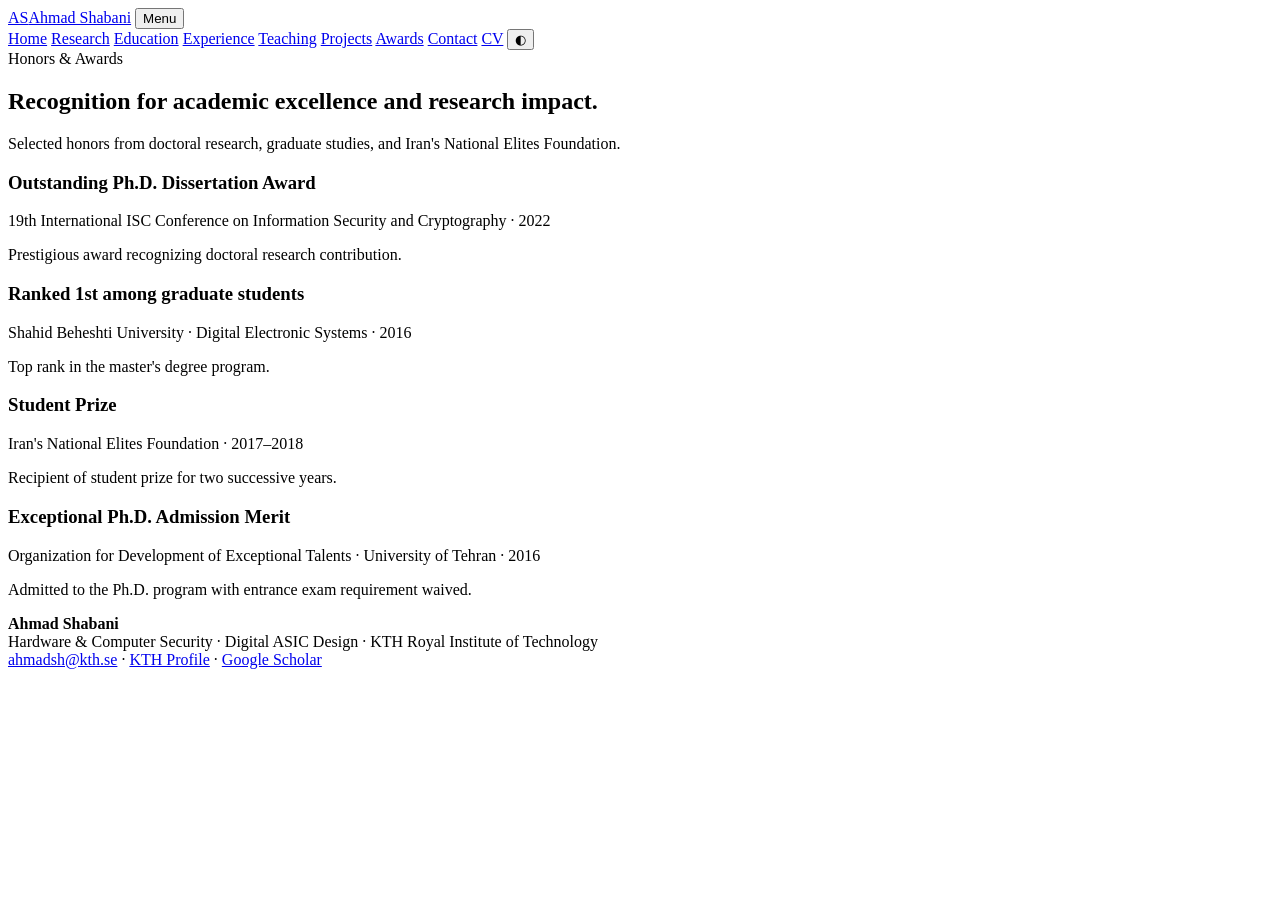
==== awards.html @ 525f905a "Add files via upload" ====
<!doctype html><html lang="en"><head><meta charset="utf-8"><meta name="viewport" content="width=device-width, initial-scale=1"><title>Awards | Ahmad Shabani</title><link rel="stylesheet" href="assets/css/style.css"></head><body><header class="topbar">
  <div class="container nav">
    <a class="brand" href="index.html"><span class="logo">AS</span><span>Ahmad Shabani</span></a>
    <button class="mobile-menu" data-nav-toggle>Menu</button>
    <nav class="nav-links">
      <a href="index.html">Home</a>
      <a href="research.html">Research</a>
      <a href="education.html">Education</a>
      <a href="experience.html">Experience</a>
      <a href="teaching.html">Teaching</a>
      <a href="projects.html">Projects</a>
      <a href="awards.html">Awards</a>
      <a href="contact.html">Contact</a>
      <a class="btn gold" href="files/Ahmad_Shabani_CV.pdf" target="_blank">CV</a>
      <button type="button" data-theme-toggle>◐</button>
    </nav>
  </div>
</header>
<main><section class="page-hero"><div class="container"><div class="eyebrow">Honors & Awards</div><h1>Recognition for academic excellence and research impact.</h1><p>Selected honors from doctoral research, graduate studies, and Iran's National Elites Foundation.</p></div></section>
<section class="section"><div class="container grid two">
<article class="card accent"><h3>Outstanding Ph.D. Dissertation Award</h3><div class="meta">19th International ISC Conference on Information Security and Cryptography · 2022</div><p>Prestigious award recognizing doctoral research contribution.</p></article>
<article class="card purple"><h3>Ranked 1st among graduate students</h3><div class="meta">Shahid Beheshti University · Digital Electronic Systems · 2016</div><p>Top rank in the master's degree program.</p></article>
<article class="card cyan"><h3>Student Prize</h3><div class="meta">Iran's National Elites Foundation · 2017–2018</div><p>Recipient of student prize for two successive years.</p></article>
<article class="card"><h3>Exceptional Ph.D. Admission Merit</h3><div class="meta">Organization for Development of Exceptional Talents · University of Tehran · 2016</div><p>Admitted to the Ph.D. program with entrance exam requirement waived.</p></article>
</div></section></main><footer class="footer">
  <div class="container footer-grid">
    <div>
      <strong>Ahmad Shabani</strong>
      <div class="muted">Hardware & Computer Security · Digital ASIC Design · KTH Royal Institute of Technology</div>
    </div>
    <div>
      <a href="mailto:ahmadsh@kth.se">ahmadsh@kth.se</a> ·
      <a href="https://kth.se/profile/ahmadsh" target="_blank">KTH Profile</a> ·
      <a href="https://scholar.google.com/citations?user=iU2Rx7UAAAAJ" target="_blank">Google Scholar</a>
    </div>
  </div>
</footer>
<script src="assets/js/main.js"></script></body></html>
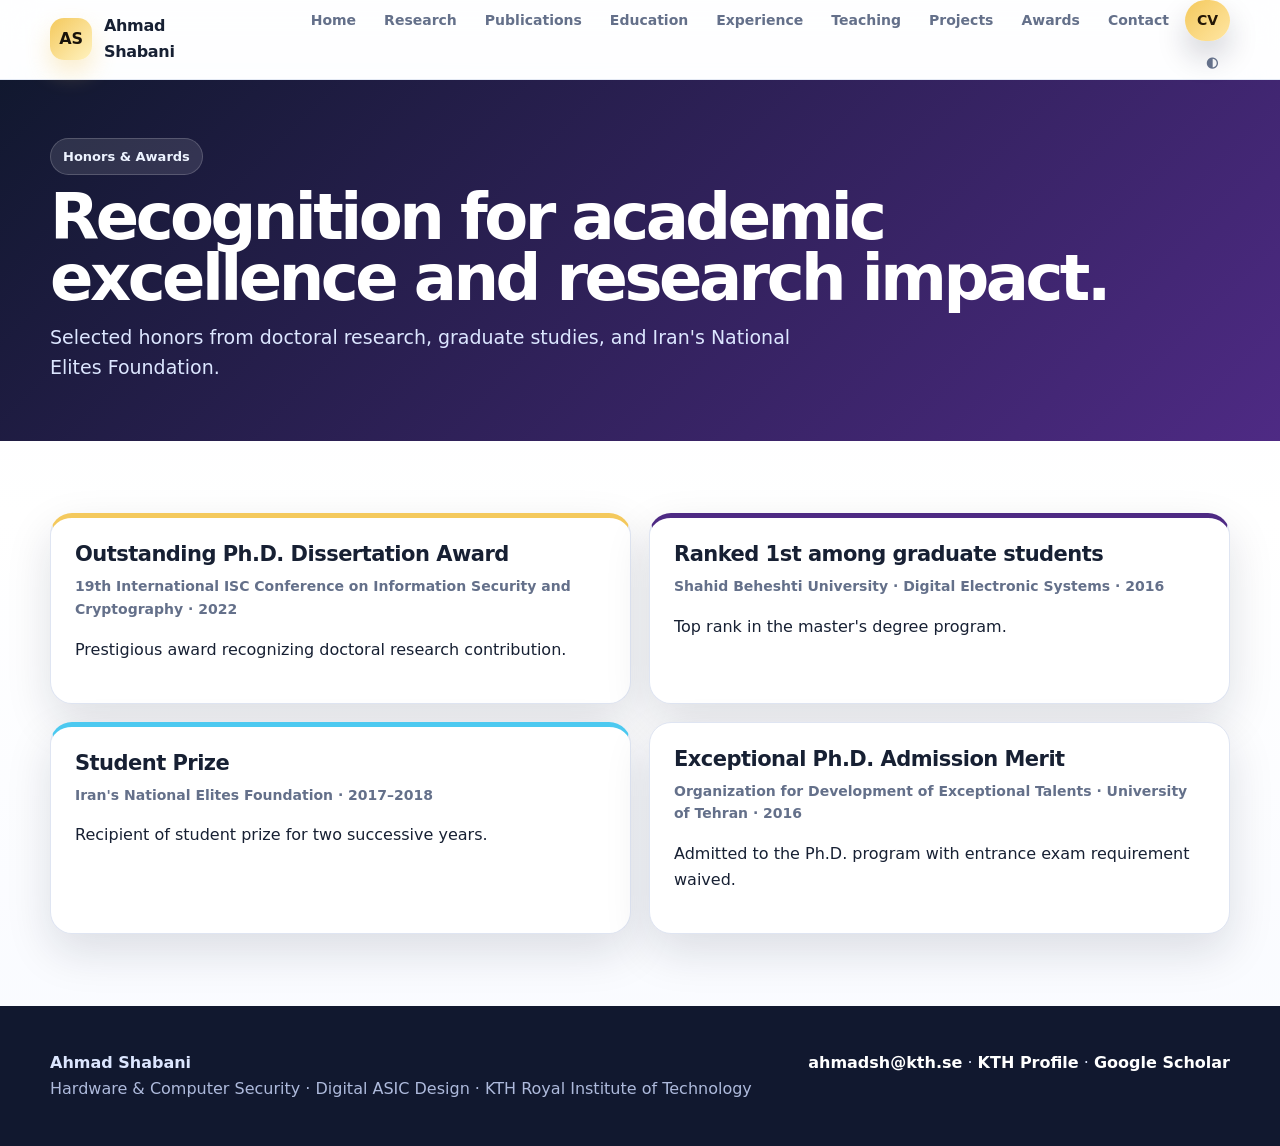
==== commit 111e2319: "Add files via upload" ====
--- a/awards.html
+++ b/awards.html
@@ -5,6 +5,7 @@
     <nav class="nav-links">
       <a href="index.html">Home</a>
       <a href="research.html">Research</a>
+      <a href="publications.html">Publications</a>
       <a href="education.html">Education</a>
       <a href="experience.html">Experience</a>
       <a href="teaching.html">Teaching</a>
--- a/assets/css/style.css
+++ b/assets/css/style.css
@@ -0,0 +1,888 @@
+:root {
+  --bg: #0b1020;
+  --bg-soft: #111a33;
+  --surface: #ffffff;
+  --surface-2: #f6f8ff;
+  --text: #172033;
+  --muted: #64708a;
+  --line: #dfe5f2;
+  --navy: #11182f;
+  --purple: #4e2a84;
+  --violet: #7251b5;
+  --gold: #f4c95d;
+  --cyan: #4cc9f0;
+  --green: #2fbf71;
+  --shadow: 0 18px 45px rgba(17, 24, 47, 0.13);
+  --radius: 22px;
+  --max: 1180px;
+}
+
+* { box-sizing: border-box; }
+html { scroll-behavior: smooth; }
+body {
+  margin: 0;
+  font-family: Inter, ui-sans-serif, system-ui, -apple-system, BlinkMacSystemFont, "Segoe UI", sans-serif;
+  color: var(--text);
+  background: linear-gradient(180deg, #f8faff 0%, #fff 45%, #f8faff 100%);
+  line-height: 1.62;
+}
+body.dark {
+  --surface: #111827;
+  --surface-2: #0f172a;
+  --text: #e5edf7;
+  --muted: #a7b4ca;
+  --line: #25314a;
+  background: #0b1020;
+}
+
+a { color: inherit; text-decoration: none; }
+a.link { color: var(--purple); font-weight: 700; border-bottom: 1px solid rgba(78,42,132,.28); }
+body.dark a.link { color: #cdb7ff; }
+
+.container { width: min(var(--max), calc(100% - 40px)); margin: 0 auto; }
+
+.topbar {
+  position: sticky;
+  top: 0;
+  z-index: 50;
+  backdrop-filter: blur(18px);
+  background: rgba(255,255,255,.82);
+  border-bottom: 1px solid rgba(223,229,242,.85);
+}
+body.dark .topbar { background: rgba(11,16,32,.82); border-color: #25314a; }
+.nav {
+  min-height: 72px;
+  display: flex;
+  align-items: center;
+  justify-content: space-between;
+  gap: 18px;
+}
+.brand {
+  display: flex;
+  align-items: center;
+  gap: 12px;
+  font-weight: 850;
+  letter-spacing: -.02em;
+}
+.logo {
+  width: 42px; height: 42px; border-radius: 14px;
+  display: grid; place-items: center;
+  color: #18120a; font-weight: 900;
+  background: linear-gradient(135deg, var(--gold), #fff2bf);
+  box-shadow: 0 12px 25px rgba(244,201,93,.32);
+}
+.nav-links { display: flex; align-items: center; gap: 4px; flex-wrap: wrap; justify-content: flex-end; }
+.nav-links a, .nav-links button {
+  border: 0; background: transparent; cursor: pointer;
+  padding: 9px 12px; border-radius: 999px;
+  color: var(--muted); font-weight: 720; font-size: 14px;
+}
+.nav-links a:hover, .nav-links a.active, .nav-links button:hover { color: var(--text); background: var(--surface-2); }
+.btn {
+  display: inline-flex; align-items: center; justify-content: center; gap: 9px;
+  padding: 12px 17px; border-radius: 999px;
+  background: var(--navy); color: white !important; font-weight: 800;
+  box-shadow: 0 16px 30px rgba(17,24,47,.18);
+  border: 1px solid rgba(255,255,255,.1);
+}
+.btn.gold { background: linear-gradient(135deg, var(--gold), #ffe6a3); color: #241706 !important; }
+.btn.ghost { background: transparent; color: var(--text) !important; border: 1px solid var(--line); box-shadow: none; }
+
+.hero {
+  position: relative;
+  overflow: hidden;
+  background:
+    radial-gradient(circle at 20% 20%, rgba(76,201,240,.22), transparent 34%),
+    radial-gradient(circle at 82% 14%, rgba(244,201,93,.30), transparent 32%),
+    linear-gradient(135deg, #11182f 0%, #25154a 58%, #4e2a84 100%);
+  color: #fff;
+  padding: 80px 0 62px;
+}
+.hero::after {
+  content: ""; position: absolute; inset: auto -10% -60px -10%; height: 140px;
+  background: #fff; transform: rotate(-2.3deg); transform-origin: left center;
+}
+body.dark .hero::after { background: #0b1020; }
+.hero-grid { position: relative; z-index: 2; display: grid; grid-template-columns: 1.14fr .86fr; gap: 34px; align-items: center; }
+.eyebrow { display: inline-flex; gap: 8px; align-items: center; padding: 7px 12px; border-radius: 999px; background: rgba(255,255,255,.11); border: 1px solid rgba(255,255,255,.18); font-size: 13px; font-weight: 760; color: #edf3ff; }
+.hero h1 { font-size: clamp(44px, 7vw, 78px); line-height: .95; letter-spacing: -.06em; margin: 18px 0 14px; }
+.hero h1 span { color: var(--gold); }
+.hero .lead { font-size: clamp(18px, 2.1vw, 23px); color: #dce6ff; max-width: 760px; margin: 0 0 26px; }
+.hero-actions { display: flex; gap: 12px; flex-wrap: wrap; margin-top: 24px; }
+.profile-card {
+  background: rgba(255,255,255,.10); border: 1px solid rgba(255,255,255,.18); border-radius: 32px;
+  padding: 22px; box-shadow: 0 30px 70px rgba(0,0,0,.22); backdrop-filter: blur(10px);
+}
+.profile-photo {
+  width: 100%; aspect-ratio: 1/1.05; object-fit: cover; border-radius: 26px;
+  border: 3px solid rgba(244,201,93,.9); box-shadow: 0 18px 35px rgba(0,0,0,.24);
+  background: rgba(255,255,255,.1);
+}
+.hero-stats { display: grid; grid-template-columns: repeat(3,1fr); gap: 10px; margin-top: 12px; }
+.stat { padding: 12px 10px; border-radius: 18px; background: rgba(255,255,255,.11); text-align: center; }
+.stat strong { display: block; font-size: 22px; color: var(--gold); line-height: 1; }
+.stat span { display: block; color: #dce6ff; font-size: 12px; margin-top: 6px; }
+
+.section { padding: 72px 0; }
+.section.compact { padding-top: 36px; }
+.section-head { display: flex; justify-content: space-between; align-items: end; gap: 20px; margin-bottom: 28px; }
+.kicker { color: var(--purple); font-weight: 900; text-transform: uppercase; letter-spacing: .12em; font-size: 12px; }
+body.dark .kicker { color: #cdb7ff; }
+h2 { font-size: clamp(31px, 4vw, 48px); line-height: 1.05; letter-spacing: -.045em; margin: 7px 0 0; }
+h3 { font-size: 21px; letter-spacing: -.025em; line-height: 1.2; margin: 0 0 8px; }
+.subtitle { color: var(--muted); max-width: 760px; margin: 10px 0 0; }
+.grid { display: grid; gap: 18px; }
+.grid.two { grid-template-columns: repeat(2, minmax(0,1fr)); }
+.grid.three { grid-template-columns: repeat(3, minmax(0,1fr)); }
+.card {
+  background: var(--surface); border: 1px solid var(--line); border-radius: var(--radius);
+  padding: 24px; box-shadow: var(--shadow);
+}
+.card.small { padding: 20px; }
+.card.accent { border-top: 5px solid var(--gold); }
+.card.purple { border-top: 5px solid var(--purple); }
+.card.cyan { border-top: 5px solid var(--cyan); }
+.icon {
+  width: 46px; height: 46px; border-radius: 16px; display: grid; place-items: center; margin-bottom: 14px;
+  background: linear-gradient(135deg, rgba(78,42,132,.14), rgba(76,201,240,.14)); color: var(--purple); font-size: 22px;
+}
+.meta { color: var(--muted); font-weight: 730; font-size: 14px; margin-bottom: 8px; }
+.tags { display: flex; gap: 8px; flex-wrap: wrap; margin-top: 16px; }
+.tag { padding: 6px 10px; border-radius: 999px; background: var(--surface-2); border: 1px solid var(--line); color: var(--muted); font-weight: 760; font-size: 12px; }
+
+.timeline { position: relative; display: grid; gap: 16px; }
+.timeline-item {
+  position: relative; padding: 22px 22px 22px 90px; border: 1px solid var(--line); border-radius: var(--radius); background: var(--surface); box-shadow: var(--shadow);
+}
+.timeline-item::before {
+  content: attr(data-year); position: absolute; left: 18px; top: 22px; width: 54px; min-height: 54px; border-radius: 18px;
+  background: linear-gradient(135deg, var(--purple), #2f1a5b); color: var(--gold); display: grid; place-items: center; text-align: center; font-weight: 900; font-size: 12px; line-height: 1.08; padding: 4px;
+}
+.timeline-item p { margin: 8px 0 0; color: var(--muted); }
+
+.page-hero { padding: 58px 0; color: #fff; background: linear-gradient(135deg, #11182f, #4e2a84); }
+.page-hero h1 { font-size: clamp(38px, 6vw, 64px); letter-spacing: -.055em; line-height: .96; margin: 12px 0; }
+.page-hero p { max-width: 780px; color: #dce6ff; font-size: 19px; margin: 0; }
+
+.split { display: grid; grid-template-columns: .85fr 1.15fr; gap: 22px; align-items: start; }
+.sidebar { position: sticky; top: 92px; }
+.sidebar .card { box-shadow: none; }
+.list { padding-left: 20px; margin: 10px 0 0; color: var(--muted); }
+.list li { margin-bottom: 7px; }
+.footer { padding: 44px 0; background: var(--navy); color: #dce6ff; }
+.footer-grid { display: flex; justify-content: space-between; gap: 24px; flex-wrap: wrap; }
+.footer a { color: #fff; font-weight: 760; }
+.footer .muted { color: #aebadc; }
+.contact-row { display: grid; gap: 12px; }
+.contact-pill { display: flex; gap: 12px; align-items: center; padding: 13px 14px; border: 1px solid var(--line); border-radius: 16px; background: var(--surface); }
+.pub-placeholder { border-style: dashed; background: linear-gradient(135deg, var(--surface), var(--surface-2)); }
+.mobile-menu { display: none; }
+
+@media (max-width: 900px) {
+  .hero-grid, .grid.two, .grid.three, .split { grid-template-columns: 1fr; }
+  .hero { padding-top: 52px; }
+  .profile-card { max-width: 460px; }
+  .section-head { display: block; }
+  .sidebar { position: static; }
+  .nav-links { display: none; position: absolute; left: 20px; right: 20px; top: 72px; padding: 12px; border: 1px solid var(--line); border-radius: 20px; background: var(--surface); box-shadow: var(--shadow); }
+  .nav-links.open { display: grid; justify-content: stretch; }
+  .nav-links a, .nav-links button { text-align: left; }
+  .mobile-menu { display: inline-flex; border: 1px solid var(--line); background: var(--surface); color: var(--text); padding: 10px 12px; border-radius: 12px; font-weight: 800; }
+}
+
+@media (max-width: 560px) {
+  .container { width: min(100% - 26px, var(--max)); }
+  .hero-stats { grid-template-columns: 1fr; }
+  .timeline-item { padding-left: 22px; padding-top: 90px; }
+}
+
+
+/* Teaching page: polished academic cards */
+.teaching-hero {
+  background:
+    radial-gradient(circle at 12% 24%, rgba(244,201,93,.24), transparent 34%),
+    radial-gradient(circle at 88% 12%, rgba(76,201,240,.20), transparent 30%),
+    linear-gradient(135deg, #11182f 0%, #2a1857 52%, #4e2a84 100%);
+}
+.teaching-hero h1 { margin-top: 0; }
+.teaching-layout {
+  display: grid;
+  grid-template-columns: 0.36fr 0.64fr;
+  gap: 24px;
+  align-items: start;
+}
+.teaching-summary {
+  position: sticky;
+  top: 96px;
+  overflow: hidden;
+  background:
+    linear-gradient(180deg, rgba(244,201,93,.12), transparent 34%),
+    var(--surface);
+}
+.summary-icon {
+  width: 62px;
+  height: 62px;
+  border-radius: 22px;
+  display: grid;
+  place-items: center;
+  font-size: 30px;
+  background: linear-gradient(135deg, var(--gold), #fff2bf);
+  box-shadow: 0 16px 30px rgba(244,201,93,.24);
+  margin-bottom: 16px;
+}
+.teaching-summary h2 {
+  font-size: 30px;
+  margin: 0 0 12px;
+}
+.teaching-summary p { color: var(--muted); margin-top: 0; }
+.teaching-focus { display: flex; flex-wrap: wrap; gap: 8px; margin-top: 18px; }
+.teaching-focus span {
+  padding: 7px 10px;
+  border-radius: 999px;
+  border: 1px solid var(--line);
+  background: var(--surface-2);
+  color: var(--muted);
+  font-size: 12px;
+  font-weight: 800;
+}
+.teaching-list { display: grid; gap: 18px; }
+.teaching-card {
+  position: relative;
+  overflow: hidden;
+  padding: 26px;
+  border-radius: 28px;
+  border: 1px solid var(--line);
+  background: var(--surface);
+  box-shadow: var(--shadow);
+}
+.teaching-card::before {
+  content: "";
+  position: absolute;
+  inset: 0 auto 0 0;
+  width: 7px;
+  background: linear-gradient(180deg, var(--gold), var(--purple));
+}
+.teaching-card.kth-card::before { background: linear-gradient(180deg, #cdb7ff, var(--purple)); }
+.teaching-card.ut-card::before { background: linear-gradient(180deg, var(--cyan), var(--purple)); }
+.teaching-card-head {
+  display: flex;
+  align-items: flex-start;
+  justify-content: space-between;
+  gap: 18px;
+  margin-bottom: 16px;
+}
+.teaching-card h2 {
+  font-size: clamp(23px, 3vw, 34px);
+  margin: 8px 0 0;
+  letter-spacing: -.045em;
+}
+.role-badge {
+  display: inline-flex;
+  align-items: center;
+  gap: 6px;
+  padding: 7px 11px;
+  border-radius: 999px;
+  background: rgba(244,201,93,.20);
+  color: #5e3a00;
+  border: 1px solid rgba(244,201,93,.42);
+  font-size: 12px;
+  font-weight: 900;
+  text-transform: uppercase;
+  letter-spacing: .08em;
+}
+body.dark .role-badge { color: #ffe6a3; }
+.role-badge.violet {
+  background: rgba(114,81,181,.16);
+  color: var(--purple);
+  border-color: rgba(114,81,181,.28);
+}
+body.dark .role-badge.violet { color: #d8c8ff; }
+.role-badge.cyan {
+  background: rgba(76,201,240,.16);
+  color: #0e6680;
+  border-color: rgba(76,201,240,.30);
+}
+body.dark .role-badge.cyan { color: #a8ecff; }
+.institution-mark {
+  width: 62px;
+  height: 62px;
+  flex: 0 0 62px;
+  border-radius: 22px;
+  display: grid;
+  place-items: center;
+  font-weight: 950;
+  letter-spacing: -.04em;
+  color: #241706;
+  background: linear-gradient(135deg, var(--gold), #fff2bf);
+  box-shadow: 0 16px 30px rgba(17,24,47,.10);
+}
+.info-grid {
+  display: flex;
+  flex-wrap: wrap;
+  gap: 10px;
+  margin-bottom: 18px;
+}
+.info-chip {
+  display: inline-flex;
+  align-items: center;
+  gap: 8px;
+  padding: 9px 12px;
+  border-radius: 15px;
+  border: 1px solid var(--line);
+  background: var(--surface-2);
+  color: var(--muted);
+  font-size: 14px;
+  font-weight: 790;
+}
+.info-icon {
+  width: 26px;
+  height: 26px;
+  display: grid;
+  place-items: center;
+  border-radius: 10px;
+  background: var(--surface);
+  box-shadow: 0 8px 18px rgba(17,24,47,.07);
+}
+.course-grid {
+  display: grid;
+  grid-template-columns: repeat(2, minmax(0, 1fr));
+  gap: 10px;
+}
+.course-grid.single { grid-template-columns: 1fr; }
+.course-item {
+  display: flex;
+  align-items: flex-start;
+  gap: 10px;
+  padding: 14px;
+  border-radius: 18px;
+  border: 1px solid var(--line);
+  background: linear-gradient(180deg, var(--surface), var(--surface-2));
+  font-weight: 780;
+  line-height: 1.38;
+}
+.course-icon {
+  color: var(--purple);
+  font-size: 14px;
+  line-height: 1.9;
+}
+
+@media (max-width: 900px) {
+  .teaching-layout { grid-template-columns: 1fr; }
+  .teaching-summary { position: static; }
+}
+@media (max-width: 640px) {
+  .teaching-card { padding: 22px 18px 22px 22px; }
+  .teaching-card-head { align-items: flex-start; }
+  .institution-mark { width: 50px; height: 50px; flex-basis: 50px; border-radius: 18px; font-size: 14px; }
+  .course-grid { grid-template-columns: 1fr; }
+  .info-chip { width: 100%; }
+}
+
+
+/* Contact page: polished profile/contact layout */
+.contact-hero {
+  background:
+    radial-gradient(circle at 14% 20%, rgba(244,201,93,.24), transparent 32%),
+    radial-gradient(circle at 88% 16%, rgba(76,201,240,.20), transparent 30%),
+    linear-gradient(135deg, #11182f 0%, #2c185a 55%, #4e2a84 100%);
+}
+.contact-hero-inner {
+  display: flex;
+  justify-content: space-between;
+  align-items: center;
+  gap: 28px;
+}
+.contact-cv-download {
+  min-width: 235px;
+  display: inline-flex;
+  align-items: center;
+  gap: 14px;
+  padding: 16px 18px;
+  border-radius: 22px;
+  background: rgba(255,255,255,.12);
+  border: 1px solid rgba(255,255,255,.22);
+  color: #fff;
+  box-shadow: 0 22px 50px rgba(0,0,0,.20);
+  backdrop-filter: blur(10px);
+}
+.contact-cv-download:hover { transform: translateY(-2px); background: rgba(255,255,255,.17); }
+.contact-cv-download strong, .contact-cv-download small { display: block; line-height: 1.15; }
+.contact-cv-download small { color: #dce6ff; margin-top: 4px; }
+.contact-cv-icon {
+  width: 46px; height: 46px; border-radius: 16px;
+  display: grid; place-items: center;
+  background: linear-gradient(135deg, var(--gold), #ffe9aa);
+  color: #231705; font-size: 24px; font-weight: 950;
+}
+.contact-section { padding-top: 48px; }
+.contact-grid {
+  display: grid;
+  grid-template-columns: minmax(0, 1.15fr) minmax(320px, .85fr);
+  gap: 22px;
+  align-items: stretch;
+}
+.contact-card {
+  position: relative;
+  overflow: hidden;
+  background: var(--surface);
+  border: 1px solid var(--line);
+  border-radius: 28px;
+  padding: 26px;
+  box-shadow: var(--shadow);
+}
+.contact-main-card { grid-row: span 2; }
+.contact-card::before {
+  content: "";
+  position: absolute;
+  inset: 0 0 auto 0;
+  height: 5px;
+  background: linear-gradient(90deg, var(--gold), var(--cyan), var(--purple));
+}
+.contact-card-head { display: flex; align-items: center; gap: 16px; margin-bottom: 22px; }
+.contact-card-head.small-head { margin-bottom: 18px; }
+.contact-card h2 { font-size: clamp(25px, 3vw, 36px); margin: 0; letter-spacing: -.04em; }
+.contact-card p { margin: 0; }
+.contact-muted { color: var(--muted); }
+.contact-icon-box {
+  flex: 0 0 auto;
+  width: 58px; height: 58px; border-radius: 20px;
+  display: grid; place-items: center;
+  color: #27133f;
+  background: linear-gradient(135deg, var(--gold), #fff0b8);
+  box-shadow: 0 18px 35px rgba(244,201,93,.23);
+}
+.contact-icon-box svg { width: 30px; height: 30px; fill: currentColor; }
+.contact-icon-box.map { background: linear-gradient(135deg, rgba(76,201,240,.24), rgba(244,201,93,.22)); color: var(--purple); }
+.contact-icon-box.research { background: linear-gradient(135deg, rgba(78,42,132,.16), rgba(76,201,240,.18)); color: var(--purple); }
+.contact-link-list { display: grid; gap: 13px; }
+.contact-link-card {
+  display: flex;
+  align-items: center;
+  gap: 15px;
+  padding: 16px;
+  border: 1px solid var(--line);
+  border-radius: 20px;
+  background: linear-gradient(135deg, var(--surface), var(--surface-2));
+  transition: transform .18s ease, border-color .18s ease, box-shadow .18s ease;
+}
+.contact-link-card:hover {
+  transform: translateY(-2px);
+  border-color: rgba(78,42,132,.35);
+  box-shadow: 0 16px 34px rgba(17,24,47,.11);
+}
+.contact-link-card strong, .contact-link-card small { display: block; line-height: 1.18; }
+.contact-link-card strong { font-size: 16px; }
+.contact-link-card small { color: var(--muted); margin-top: 5px; word-break: break-word; }
+.contact-link-icon {
+  flex: 0 0 auto;
+  width: 48px; height: 48px; border-radius: 16px;
+  display: grid; place-items: center;
+  background: var(--surface);
+  border: 1px solid var(--line);
+  color: var(--purple);
+  font-weight: 950;
+}
+.contact-link-icon svg { width: 25px; height: 25px; fill: currentColor; }
+.contact-link-icon.email { color: #4e2a84; background: rgba(78,42,132,.08); }
+.contact-link-icon.website { color: #14799b; background: rgba(76,201,240,.12); }
+.contact-link-icon.kth { color: white; background: #1954a6; border-color: #1954a6; font-family: Georgia, serif; font-size: 25px; }
+.contact-link-icon.scholar { color: #1557b0; background: rgba(21,87,176,.10); }
+.contact-link-icon.linkedin { color: white; background: #0a66c2; border-color: #0a66c2; font-size: 18px; }
+.contact-address-box {
+  display: grid;
+  gap: 5px;
+  padding: 18px;
+  border-radius: 20px;
+  background:
+    linear-gradient(135deg, rgba(78,42,132,.09), rgba(76,201,240,.10)),
+    var(--surface-2);
+  border: 1px solid var(--line);
+  margin-bottom: 16px;
+}
+.contact-address-box strong { font-size: 18px; }
+.contact-address-box span { color: var(--muted); }
+.contact-map-frame {
+  width: 100%;
+  height: 245px;
+  overflow: hidden;
+  border-radius: 22px;
+  border: 1px solid var(--line);
+  background: var(--surface-2);
+  box-shadow: inset 0 0 0 1px rgba(255,255,255,.06);
+  margin: 0 0 16px;
+}
+.contact-map-frame iframe {
+  width: 100%;
+  height: 100%;
+  display: block;
+  border: 0;
+  filter: saturate(.96) contrast(.98);
+}
+.contact-map-button {
+  width: 100%;
+  display: inline-flex;
+  justify-content: center;
+  align-items: center;
+  padding: 13px 16px;
+  border-radius: 999px;
+  background: var(--navy);
+  color: #fff;
+  font-weight: 850;
+}
+.contact-map-button:hover { transform: translateY(-1px); }
+.research-interest-grid {
+  display: grid;
+  grid-template-columns: repeat(2, minmax(0, 1fr));
+  gap: 11px;
+}
+.research-interest-grid span {
+  position: relative;
+  padding: 12px 13px 12px 35px;
+  border-radius: 16px;
+  border: 1px solid var(--line);
+  background: var(--surface-2);
+  font-weight: 780;
+  line-height: 1.28;
+}
+.research-interest-grid span::before {
+  content: "•";
+  position: absolute;
+  left: 15px; top: 10px;
+  color: var(--gold);
+  font-size: 24px;
+  line-height: 1;
+}
+.contact-cv-card {
+  background:
+    radial-gradient(circle at 90% 0%, rgba(244,201,93,.22), transparent 30%),
+    linear-gradient(135deg, var(--surface), var(--surface-2));
+}
+.contact-mini-label {
+  display: inline-flex;
+  padding: 6px 10px;
+  border-radius: 999px;
+  background: rgba(244,201,93,.16);
+  border: 1px solid rgba(244,201,93,.35);
+  color: var(--purple);
+  font-size: 12px;
+  font-weight: 950;
+  letter-spacing: .08em;
+  text-transform: uppercase;
+  margin-bottom: 14px;
+}
+body.dark .contact-mini-label { color: #ffe7a6; }
+.contact-cv-button { margin-top: 18px; }
+
+@media (max-width: 900px) {
+  .contact-hero-inner, .contact-grid { grid-template-columns: 1fr; display: grid; }
+  .contact-cv-download { width: 100%; min-width: 0; }
+  .contact-main-card { grid-row: auto; }
+}
+
+@media (max-width: 560px) {
+  .contact-card { padding: 20px; border-radius: 23px; }
+  .contact-card-head { align-items: flex-start; }
+  .contact-icon-box { width: 52px; height: 52px; border-radius: 18px; }
+  .contact-link-card { align-items: flex-start; }
+  .research-interest-grid { grid-template-columns: 1fr; }
+}
+
+/* Teaching page fix: real university emblems + clearer course links */
+.teaching-card-head {
+  align-items: flex-start;
+  gap: 24px;
+}
+.institution-mark.emblem-wrap {
+  width: 118px;
+  height: 118px;
+  flex: 0 0 118px;
+  padding: 10px;
+  border-radius: 28px;
+  display: grid;
+  place-items: center;
+  overflow: hidden;
+  background: rgba(255,255,255,.94) !important;
+  border: 1px solid rgba(255,255,255,.35);
+  box-shadow: 0 20px 44px rgba(0,0,0,.18);
+  color: transparent;
+}
+.institution-mark.emblem-wrap::before,
+.institution-mark.emblem-wrap::after {
+  content: none !important;
+  display: none !important;
+}
+.institution-mark.emblem-wrap .institution-emblem,
+.institution-emblem {
+  display: block !important;
+  width: 100% !important;
+  height: 100% !important;
+  max-width: 100% !important;
+  max-height: 100% !important;
+  object-fit: contain !important;
+  opacity: 1 !important;
+  visibility: visible !important;
+  filter: none !important;
+}
+.kth-emblem-wrap {
+  background: #1f5aa6 !important;
+  border-color: rgba(80, 135, 218, .55) !important;
+}
+body.dark .institution-mark.emblem-wrap {
+  background: rgba(255,255,255,.95) !important;
+}
+body.dark .kth-emblem-wrap {
+  background: #1f5aa6 !important;
+}
+.course-copy {
+  display: grid;
+  gap: 10px;
+  width: 100%;
+  min-width: 0;
+}
+.course-with-link {
+  align-items: flex-start;
+}
+.course-with-link .course-copy > span {
+  display: block;
+}
+.course-cta {
+  display: inline-flex !important;
+  align-items: center;
+  justify-content: center;
+  gap: 8px;
+  width: fit-content;
+  max-width: 100%;
+  padding: 11px 15px;
+  border-radius: 999px;
+  background: linear-gradient(135deg, var(--gold), #fff1b8);
+  color: #1b1631 !important;
+  border: 1px solid rgba(244,201,93,.55);
+  box-shadow: 0 12px 24px rgba(244,201,93,.16);
+  font-size: 13px;
+  font-weight: 950;
+  line-height: 1.1;
+  text-decoration: none !important;
+  letter-spacing: .01em;
+  white-space: nowrap;
+  transition: transform .18s ease, box-shadow .18s ease, filter .18s ease;
+}
+.course-cta:hover {
+  transform: translateY(-2px);
+  box-shadow: 0 16px 30px rgba(244,201,93,.28);
+  filter: brightness(1.02);
+}
+.course-cta-small {
+  padding: 9px 12px;
+  font-size: 12px;
+}
+body.dark .course-cta {
+  background: linear-gradient(135deg, #ffe48a, #fff4c7);
+  color: #151222 !important;
+  border-color: rgba(255,228,138,.62);
+}
+@media (max-width: 760px) {
+  .institution-mark.emblem-wrap {
+    width: 86px;
+    height: 86px;
+    flex-basis: 86px;
+    border-radius: 22px;
+    padding: 8px;
+  }
+  .teaching-card-head {
+    gap: 16px;
+  }
+  .course-cta {
+    width: 100%;
+  }
+}
+@media (max-width: 520px) {
+  .institution-mark.emblem-wrap {
+    width: 74px;
+    height: 74px;
+    flex-basis: 74px;
+  }
+  .course-grid {
+    grid-template-columns: 1fr !important;
+  }
+}
+
+/* =========================
+   Publications page
+   ========================= */
+.publications-hero {
+  background:
+    radial-gradient(circle at 18% 15%, rgba(76,201,240,.20), transparent 32%),
+    radial-gradient(circle at 88% 10%, rgba(244,201,93,.25), transparent 28%),
+    linear-gradient(135deg, #10162b 0%, #2a1856 58%, #4e2a84 100%);
+}
+.publications-hero-grid {
+  display: grid;
+  grid-template-columns: minmax(0, 1.45fr) minmax(300px, .55fr);
+  gap: 26px;
+  align-items: stretch;
+}
+.publications-hero h1 { max-width: 950px; }
+.pub-hero-actions { display: flex; gap: 12px; flex-wrap: wrap; margin-top: 24px; }
+.pub-metrics-card {
+  border: 1px solid rgba(255,255,255,.18);
+  border-radius: 28px;
+  padding: 20px;
+  background: rgba(255,255,255,.09);
+  backdrop-filter: blur(12px);
+  box-shadow: 0 24px 60px rgba(0,0,0,.18);
+  display: grid;
+  gap: 12px;
+}
+.pub-metric {
+  border: 1px solid rgba(255,255,255,.15);
+  border-radius: 20px;
+  padding: 17px;
+  background: rgba(255,255,255,.09);
+}
+.pub-metric strong { display: block; color: var(--gold); font-size: 18px; line-height: 1.1; }
+.pub-metric span { display: block; color: #e8edff; font-size: 13px; margin-top: 7px; }
+.publications-section { padding-top: 54px; }
+.pub-section-head { align-items: flex-start; }
+.pub-toolbar {
+  display: flex;
+  gap: 10px;
+  flex-wrap: wrap;
+  margin: 0 0 24px;
+  padding: 10px;
+  border: 1px solid var(--line);
+  border-radius: 999px;
+  background: var(--surface);
+  box-shadow: var(--shadow);
+  width: fit-content;
+  max-width: 100%;
+}
+.pub-filter {
+  border: 1px solid transparent;
+  border-radius: 999px;
+  padding: 10px 14px;
+  cursor: pointer;
+  background: transparent;
+  color: var(--muted);
+  font-weight: 850;
+  font-family: inherit;
+}
+.pub-filter:hover { color: var(--text); background: var(--surface-2); }
+.pub-filter.active {
+  color: #221503;
+  background: linear-gradient(135deg, var(--gold), #ffedb0);
+  border-color: rgba(244,201,93,.55);
+  box-shadow: 0 10px 22px rgba(244,201,93,.23);
+}
+.publication-list { display: grid; gap: 18px; }
+.publication-card {
+  display: grid;
+  grid-template-columns: 96px minmax(0, 1fr);
+  gap: 0;
+  overflow: hidden;
+  border-radius: 28px;
+  border: 1px solid var(--line);
+  background: var(--surface);
+  box-shadow: var(--shadow);
+  transition: transform .2s ease, box-shadow .2s ease, border-color .2s ease;
+}
+.publication-card:hover {
+  transform: translateY(-2px);
+  border-color: rgba(78,42,132,.32);
+  box-shadow: 0 24px 56px rgba(17,24,47,.17);
+}
+.publication-card.featured { border-color: rgba(244,201,93,.65); }
+.publication-year {
+  display: grid;
+  place-items: center;
+  padding: 18px 10px;
+  color: #251805;
+  font-size: 22px;
+  font-weight: 950;
+  letter-spacing: -.04em;
+  background:
+    radial-gradient(circle at 30% 20%, rgba(255,255,255,.65), transparent 34%),
+    linear-gradient(180deg, #ffe891, var(--gold));
+}
+.publication-body { padding: 24px 26px; }
+.publication-topline { display: flex; gap: 8px; flex-wrap: wrap; align-items: center; margin-bottom: 11px; }
+.pub-type,
+.pub-topic {
+  display: inline-flex;
+  align-items: center;
+  gap: 6px;
+  padding: 6px 10px;
+  border-radius: 999px;
+  font-weight: 900;
+  font-size: 11px;
+  text-transform: uppercase;
+  letter-spacing: .07em;
+  border: 1px solid var(--line);
+  background: var(--surface-2);
+  color: var(--muted);
+}
+.pub-topic.hardware { color: #5f3ac1; background: rgba(114,81,181,.12); border-color: rgba(114,81,181,.22); }
+.pub-topic.puf { color: #0b7f9e; background: rgba(76,201,240,.13); border-color: rgba(76,201,240,.25); }
+.pub-topic.vlsi { color: #8b6100; background: rgba(244,201,93,.16); border-color: rgba(244,201,93,.34); }
+.publication-card h3 {
+  font-size: clamp(21px, 2.2vw, 28px);
+  letter-spacing: -.035em;
+  margin-bottom: 10px;
+}
+.publication-authors,
+.publication-venue,
+.publication-note { margin: 8px 0; }
+.publication-authors { color: var(--text); }
+.publication-venue { color: var(--muted); font-weight: 760; }
+.publication-note { color: var(--muted); max-width: 980px; }
+.publication-actions { display: flex; gap: 10px; flex-wrap: wrap; margin-top: 16px; }
+.pub-btn {
+  display: inline-flex;
+  align-items: center;
+  justify-content: center;
+  gap: 7px;
+  padding: 9px 12px;
+  border-radius: 999px;
+  border: 1px solid var(--line);
+  background: var(--surface-2);
+  color: var(--text);
+  font-weight: 850;
+  font-size: 13px;
+}
+.pub-btn:hover { transform: translateY(-1px); }
+.pub-btn.primary { background: var(--navy); color: #fff; border-color: rgba(255,255,255,.1); }
+body.dark .pub-btn.primary { background: #222c49; }
+.pub-btn.ghost { background: transparent; color: var(--muted); }
+.pub-howto-card {
+  margin-top: 22px;
+  display: flex;
+  align-items: center;
+  justify-content: space-between;
+  gap: 18px;
+  padding: 24px;
+  border: 1px dashed rgba(78,42,132,.35);
+  border-radius: 26px;
+  background:
+    linear-gradient(135deg, rgba(78,42,132,.08), rgba(76,201,240,.06));
+}
+.pub-howto-card h3 { margin-bottom: 8px; }
+.pub-howto-card p { margin: 0; color: var(--muted); }
+.pub-howto-card code {
+  padding: 2px 6px;
+  border-radius: 8px;
+  background: var(--surface);
+  border: 1px solid var(--line);
+}
+@media (max-width: 900px) {
+  .publications-hero-grid { grid-template-columns: 1fr; }
+  .pub-metrics-card { grid-template-columns: repeat(3, minmax(0, 1fr)); }
+  .publication-card { grid-template-columns: 76px minmax(0, 1fr); }
+  .publication-body { padding: 20px; }
+  .pub-toolbar { border-radius: 24px; width: 100%; }
+}
+@media (max-width: 640px) {
+  .pub-metrics-card { grid-template-columns: 1fr; }
+  .publication-card { grid-template-columns: 1fr; }
+  .publication-year { min-height: 58px; place-items: center start; padding-left: 20px; }
+  .publication-actions .pub-btn { width: 100%; }
+  .pub-howto-card { align-items: stretch; flex-direction: column; }
+}
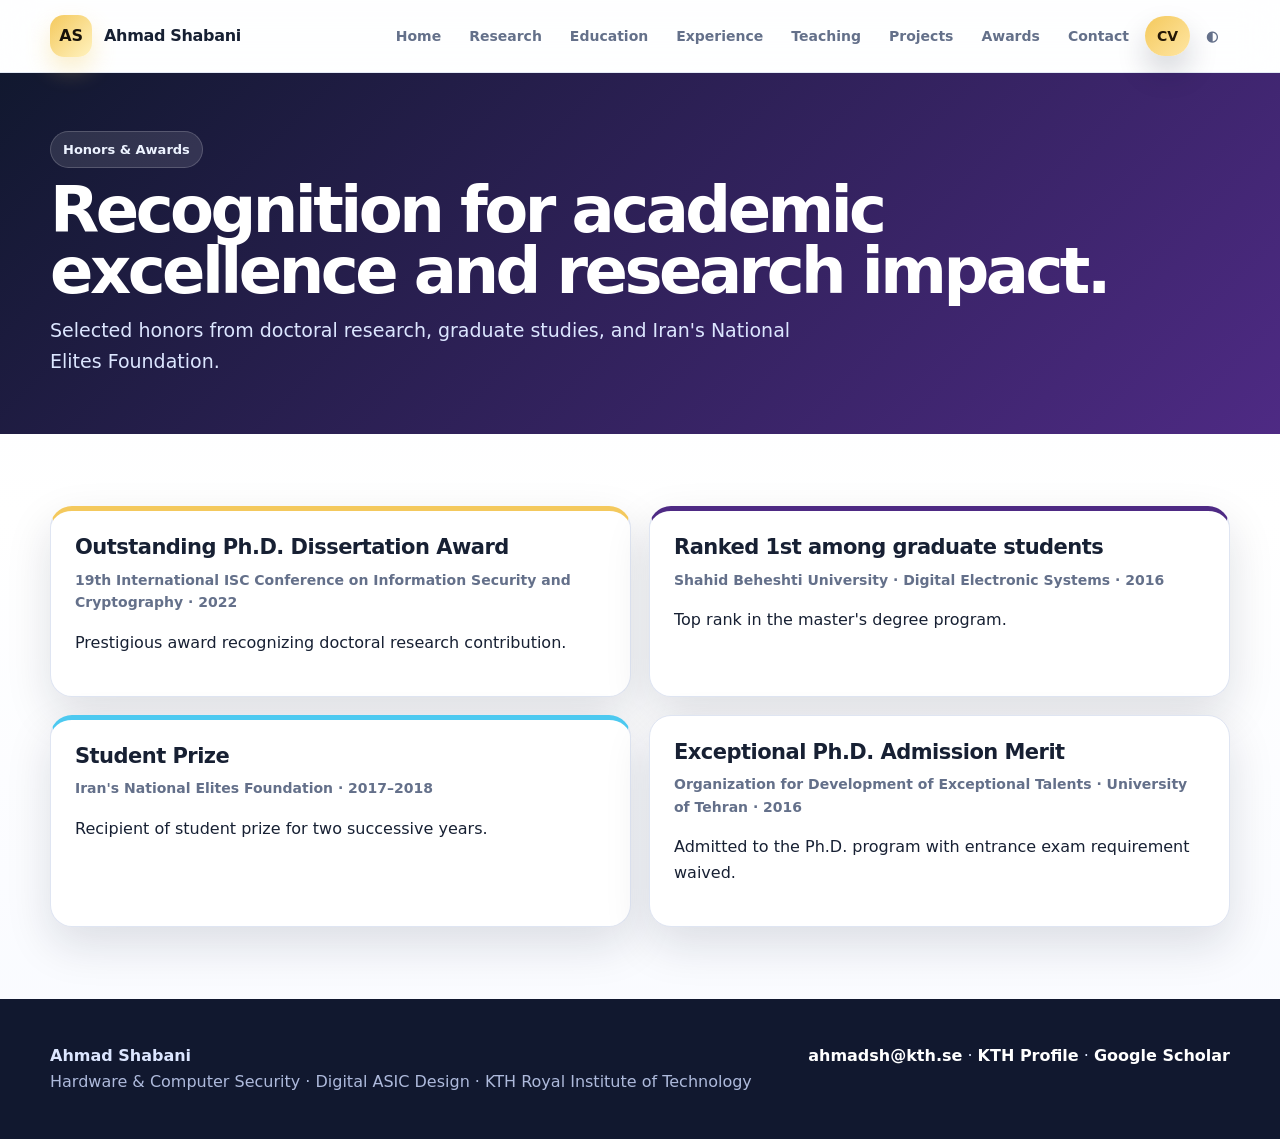
==== commit 98e00d76: "Add files via upload" ====
--- a/awards.html
+++ b/awards.html
@@ -5,7 +5,6 @@
     <nav class="nav-links">
       <a href="index.html">Home</a>
       <a href="research.html">Research</a>
-      <a href="publications.html">Publications</a>
       <a href="education.html">Education</a>
       <a href="experience.html">Experience</a>
       <a href="teaching.html">Teaching</a>
--- a/assets/css/style.css
+++ b/assets/css/style.css
@@ -886,3 +886,173 @@
   .publication-actions .pub-btn { width: 100%; }
   .pub-howto-card { align-items: stretch; flex-direction: column; }
 }
+
+/* =========================
+   Compact Publications page override
+   ========================= */
+.compact-publications-hero .container {
+  padding-top: 54px;
+  padding-bottom: 46px;
+}
+.compact-pub-hero-grid {
+  grid-template-columns: minmax(0, 1fr) 300px;
+  gap: 22px;
+}
+.compact-publications-hero h1 {
+  max-width: 1040px;
+  font-size: clamp(34px, 4vw, 58px);
+  line-height: .98;
+}
+.compact-publications-hero p {
+  max-width: 850px;
+}
+.compact-pub-summary {
+  align-content: center;
+  padding: 16px;
+}
+.compact-pub-summary .pub-metric {
+  padding: 13px 15px;
+}
+.compact-pub-summary .pub-metric strong {
+  font-size: 17px;
+}
+.compact-publications-section {
+  padding-top: 38px;
+}
+.compact-pub-section-head {
+  margin-bottom: 14px;
+}
+.compact-pub-toolbar {
+  margin-bottom: 18px;
+  padding: 7px;
+  box-shadow: 0 12px 30px rgba(17,24,47,.08);
+}
+.compact-pub-toolbar .pub-filter {
+  padding: 8px 12px;
+  font-size: 13px;
+}
+.compact-publication-list {
+  gap: 11px;
+}
+.compact-publication-card {
+  grid-template-columns: 74px minmax(0, 1fr);
+  border-radius: 20px;
+  box-shadow: 0 12px 30px rgba(17,24,47,.08);
+}
+.compact-publication-card:hover {
+  transform: translateY(-1px);
+  box-shadow: 0 16px 36px rgba(17,24,47,.13);
+}
+.compact-publication-card .publication-year {
+  font-size: 18px;
+  padding: 12px 8px;
+  letter-spacing: -.02em;
+}
+.compact-publication-card .publication-body {
+  padding: 14px 17px 13px;
+}
+.compact-publication-card .publication-topline {
+  margin-bottom: 6px;
+  gap: 6px;
+}
+.compact-publication-card .pub-type,
+.compact-publication-card .pub-topic {
+  font-size: 9.5px;
+  padding: 4px 7px;
+  letter-spacing: .055em;
+}
+.compact-publication-card h3 {
+  font-size: clamp(16px, 1.4vw, 20px);
+  line-height: 1.22;
+  margin: 0 0 6px;
+  letter-spacing: -.02em;
+}
+.compact-publication-card .publication-authors,
+.compact-publication-card .publication-venue {
+  margin: 4px 0;
+  font-size: 13.5px;
+  line-height: 1.35;
+}
+.compact-publication-card .publication-venue {
+  font-weight: 700;
+}
+.compact-publication-card .publication-note {
+  display: none !important;
+}
+.compact-publication-card .publication-actions {
+  gap: 7px;
+  margin-top: 9px;
+}
+.compact-publication-card .pub-btn {
+  padding: 6px 9px;
+  font-size: 12px;
+  line-height: 1;
+}
+.compact-pub-howto-card {
+  margin-top: 16px;
+  padding: 18px;
+  border-radius: 22px;
+}
+.compact-pub-howto-card h3 {
+  font-size: 20px;
+  margin-bottom: 4px;
+}
+.compact-pub-howto-card p {
+  font-size: 14px;
+}
+@media (max-width: 900px) {
+  .compact-pub-hero-grid {
+    grid-template-columns: 1fr;
+  }
+  .compact-pub-summary {
+    grid-template-columns: repeat(3, minmax(0, 1fr));
+  }
+}
+@media (max-width: 640px) {
+  .compact-publication-card {
+    grid-template-columns: 1fr;
+  }
+  .compact-publication-card .publication-year {
+    min-height: 42px;
+    place-items: center start;
+    padding-left: 17px;
+  }
+  .compact-publication-card .publication-actions .pub-btn {
+    width: auto;
+    flex: 1 1 auto;
+  }
+  .compact-pub-summary {
+    grid-template-columns: 1fr;
+  }
+}
+
+
+/* Research + publications merged page */
+.research-combined-hero .hero-actions { margin-top: 22px; }
+.research-mini-panel {
+  display: grid;
+  grid-template-columns: repeat(3, minmax(0, 1fr));
+  gap: 12px;
+  margin-top: 18px;
+}
+.research-mini-stat {
+  border: 1px solid var(--border);
+  border-radius: 18px;
+  padding: 14px 16px;
+  background: rgba(255,255,255,.72);
+  box-shadow: var(--shadow-soft);
+}
+body.dark .research-mini-stat { background: rgba(20, 18, 36, .72); }
+.research-mini-stat strong { display: block; font-size: 1.05rem; color: var(--text); }
+.research-mini-stat span { display: block; font-size: .78rem; color: var(--muted); margin-top: 3px; line-height: 1.35; }
+.research-themes-compact .card { padding: 20px; }
+.research-themes-compact .card h3 { margin-bottom: 8px; }
+.research-themes-compact .card p { font-size: .94rem; line-height: 1.55; }
+.merged-publication-note {
+  margin-top: 12px;
+  font-size: .88rem;
+  color: var(--muted);
+}
+@media (max-width: 820px) {
+  .research-mini-panel { grid-template-columns: 1fr; }
+}
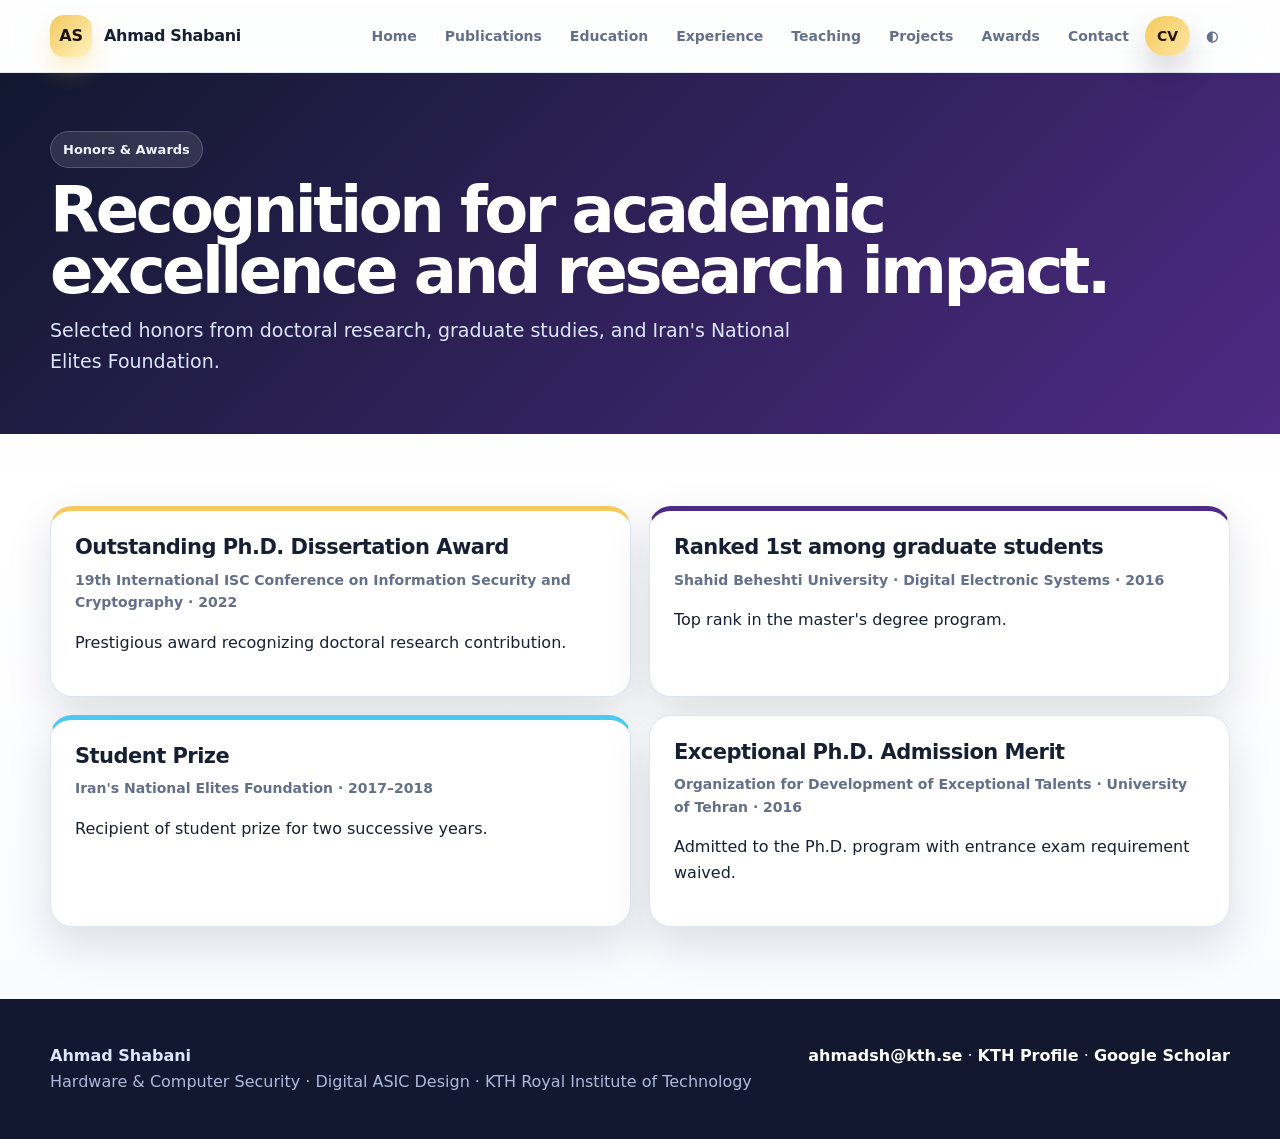
==== commit c6398056: "Add files via upload" ====
--- a/awards.html
+++ b/awards.html
@@ -4,7 +4,7 @@
     <button class="mobile-menu" data-nav-toggle>Menu</button>
     <nav class="nav-links">
       <a href="index.html">Home</a>
-      <a href="research.html">Research</a>
+      <a href="publications.html">Publications</a>
       <a href="education.html">Education</a>
       <a href="experience.html">Experience</a>
       <a href="teaching.html">Teaching</a>
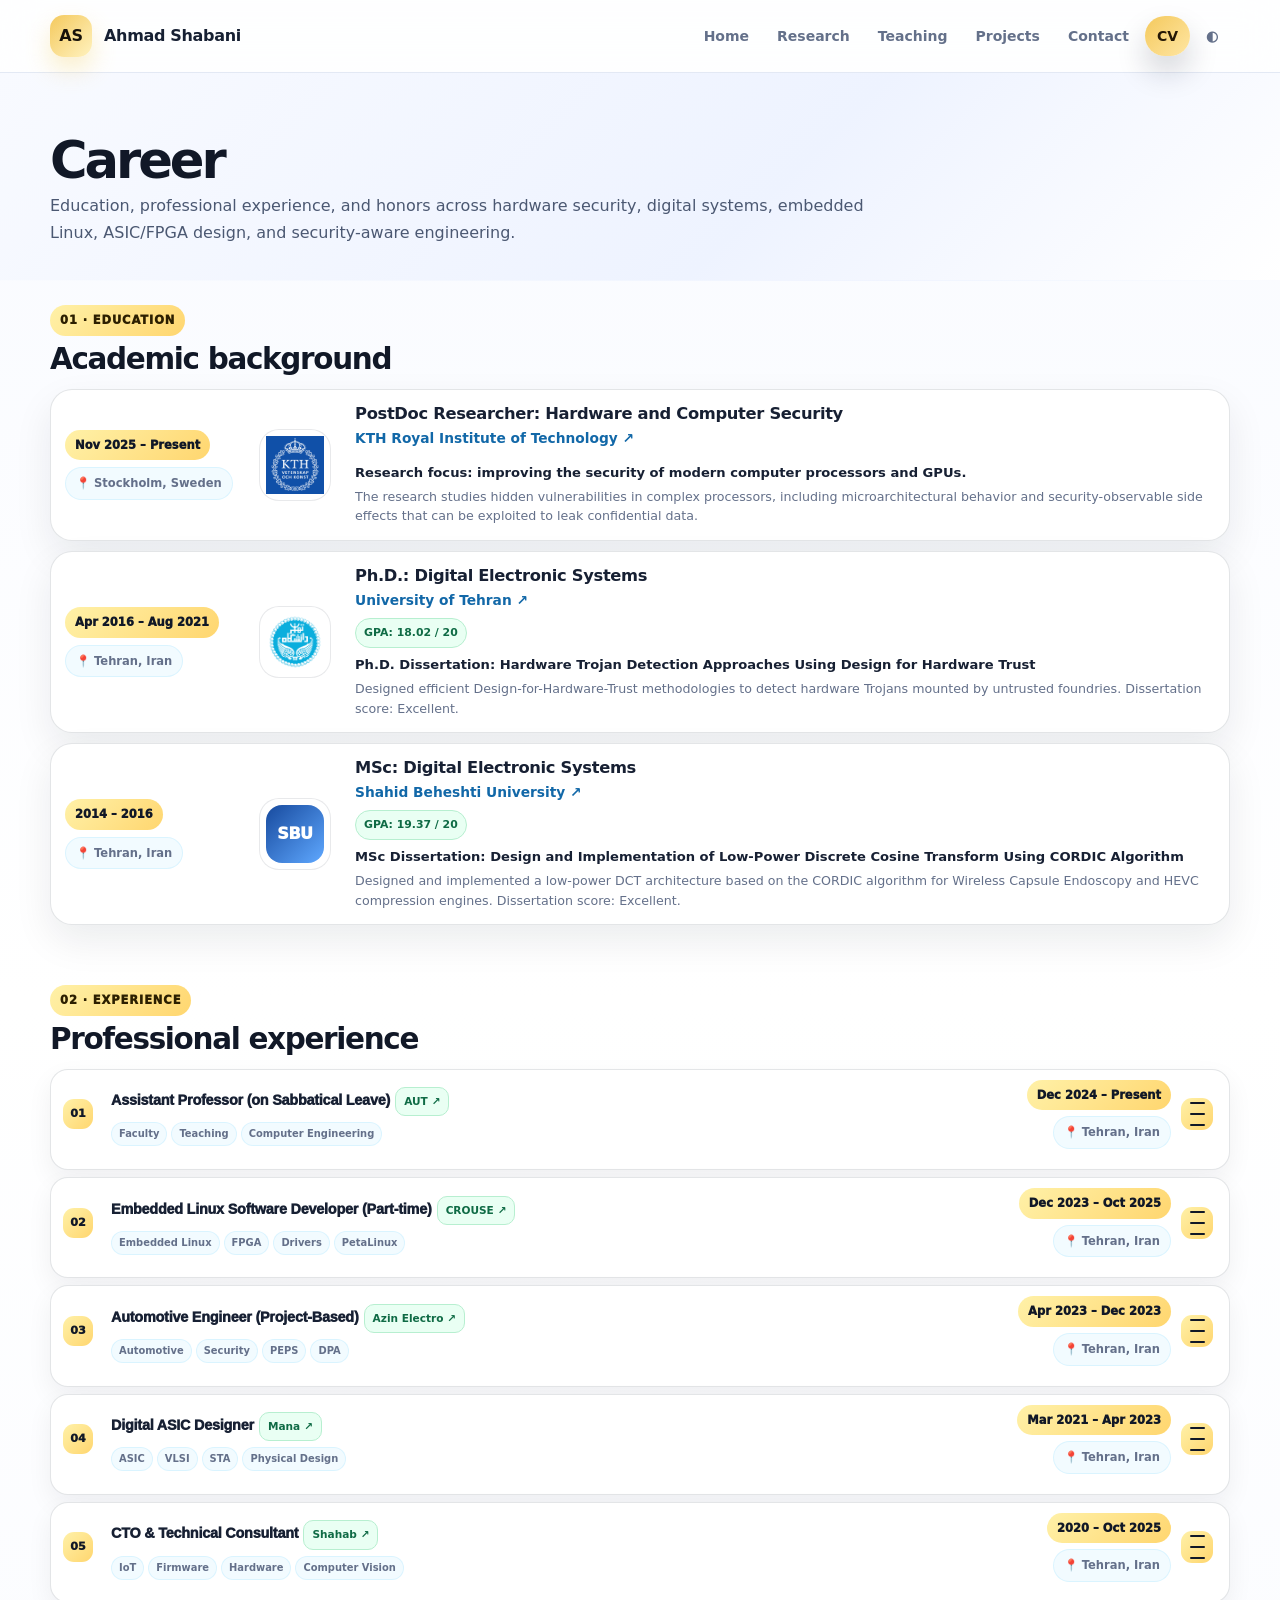
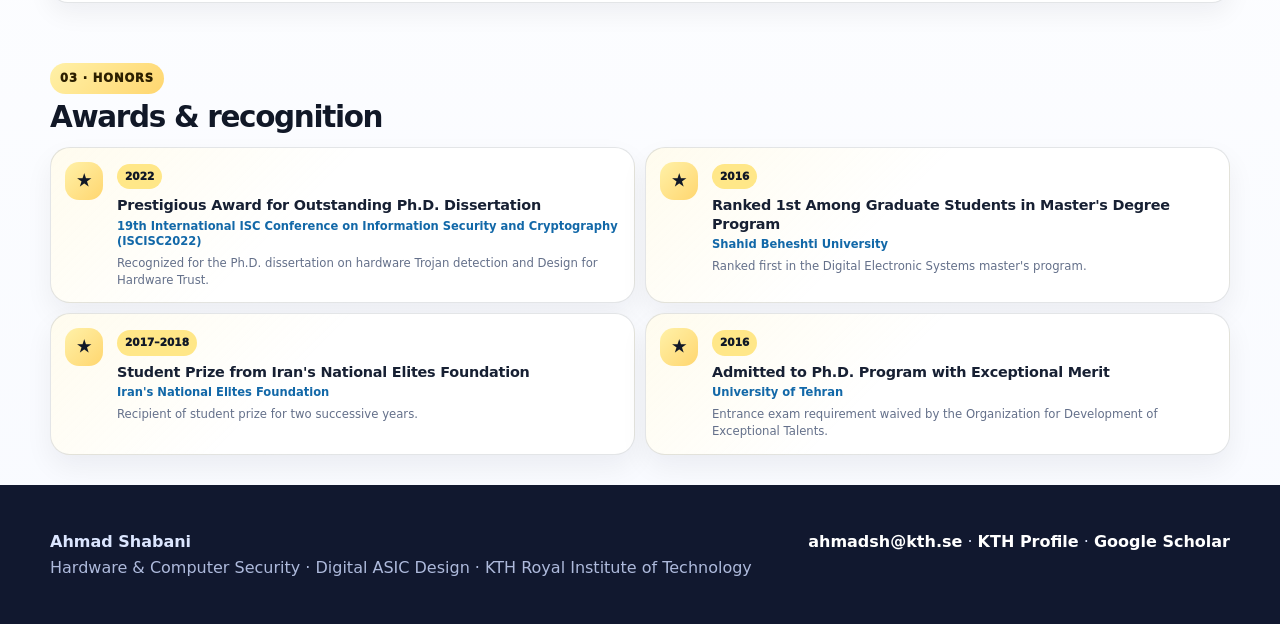
==== commit 41577464: "Add files via upload" ====
--- a/awards.html
+++ b/awards.html
@@ -1,38 +1,14 @@
-<!doctype html><html lang="en"><head><meta charset="utf-8"><meta name="viewport" content="width=device-width, initial-scale=1"><title>Awards | Ahmad Shabani</title><link rel="stylesheet" href="assets/css/style.css"></head><body><header class="topbar">
-  <div class="container nav">
-    <a class="brand" href="index.html"><span class="logo">AS</span><span>Ahmad Shabani</span></a>
-    <button class="mobile-menu" data-nav-toggle>Menu</button>
-    <nav class="nav-links">
-      <a href="index.html">Home</a>
-      <a href="publications.html">Publications</a>
-      <a href="education.html">Education</a>
-      <a href="experience.html">Experience</a>
-      <a href="teaching.html">Teaching</a>
-      <a href="projects.html">Projects</a>
-      <a href="awards.html">Awards</a>
-      <a href="contact.html">Contact</a>
-      <a class="btn gold" href="files/Ahmad_Shabani_CV.pdf" target="_blank">CV</a>
-      <button type="button" data-theme-toggle>◐</button>
-    </nav>
-  </div>
-</header>
-<main><section class="page-hero"><div class="container"><div class="eyebrow">Honors & Awards</div><h1>Recognition for academic excellence and research impact.</h1><p>Selected honors from doctoral research, graduate studies, and Iran's National Elites Foundation.</p></div></section>
-<section class="section"><div class="container grid two">
-<article class="card accent"><h3>Outstanding Ph.D. Dissertation Award</h3><div class="meta">19th International ISC Conference on Information Security and Cryptography · 2022</div><p>Prestigious award recognizing doctoral research contribution.</p></article>
-<article class="card purple"><h3>Ranked 1st among graduate students</h3><div class="meta">Shahid Beheshti University · Digital Electronic Systems · 2016</div><p>Top rank in the master's degree program.</p></article>
-<article class="card cyan"><h3>Student Prize</h3><div class="meta">Iran's National Elites Foundation · 2017–2018</div><p>Recipient of student prize for two successive years.</p></article>
-<article class="card"><h3>Exceptional Ph.D. Admission Merit</h3><div class="meta">Organization for Development of Exceptional Talents · University of Tehran · 2016</div><p>Admitted to the Ph.D. program with entrance exam requirement waived.</p></article>
-</div></section></main><footer class="footer">
-  <div class="container footer-grid">
-    <div>
-      <strong>Ahmad Shabani</strong>
-      <div class="muted">Hardware & Computer Security · Digital ASIC Design · KTH Royal Institute of Technology</div>
-    </div>
-    <div>
-      <a href="mailto:ahmadsh@kth.se">ahmadsh@kth.se</a> ·
-      <a href="https://kth.se/profile/ahmadsh" target="_blank">KTH Profile</a> ·
-      <a href="https://scholar.google.com/citations?user=iU2Rx7UAAAAJ" target="_blank">Google Scholar</a>
-    </div>
-  </div>
-</footer>
-<script src="assets/js/main.js"></script></body></html>
+<!doctype html>
+<html lang="en">
+<head>
+  <meta charset="utf-8">
+  <meta http-equiv="refresh" content="0; url=career.html">
+  <meta name="viewport" content="width=device-width, initial-scale=1">
+  <title>Awards | Ahmad Shabani</title>
+  <link rel="canonical" href="career.html">
+  <script>window.location.replace("career.html");</script>
+</head>
+<body>
+  <p>Redirecting to <a href="career.html">Career</a>…</p>
+</body>
+</html>
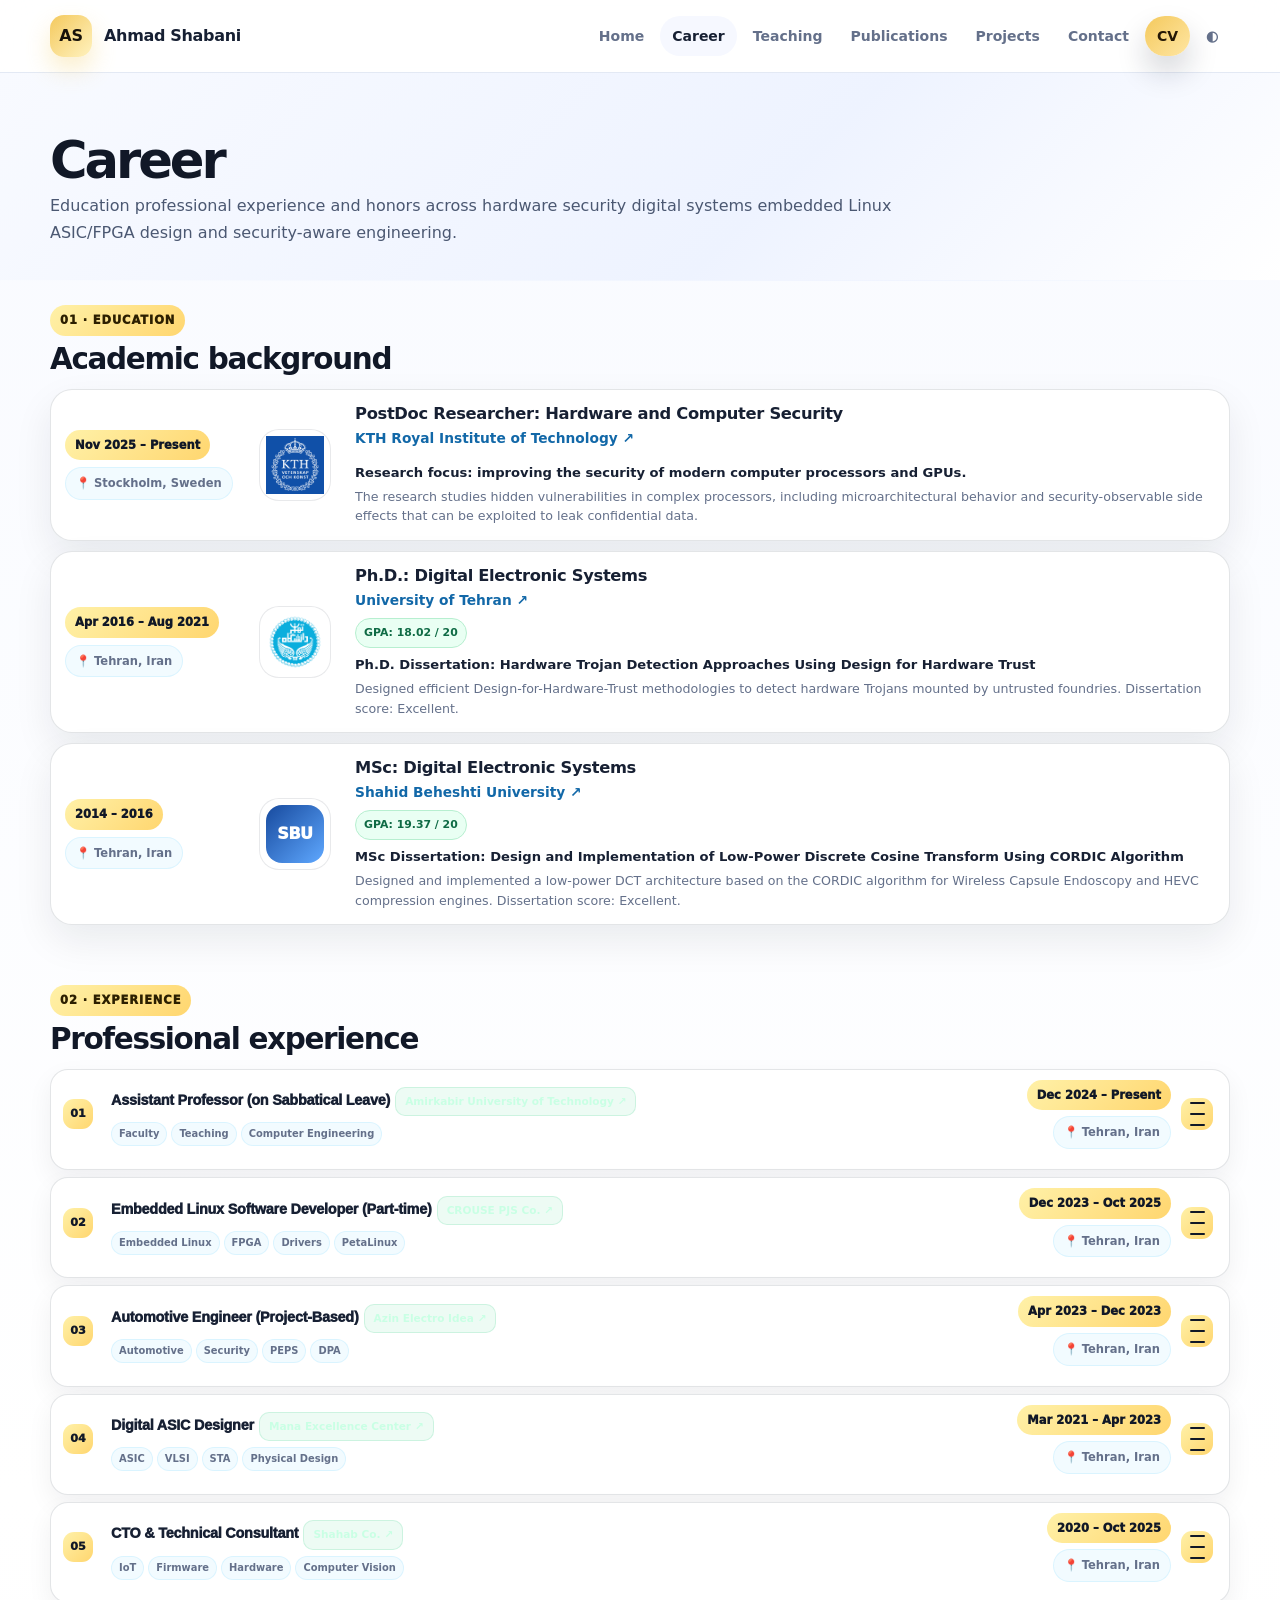
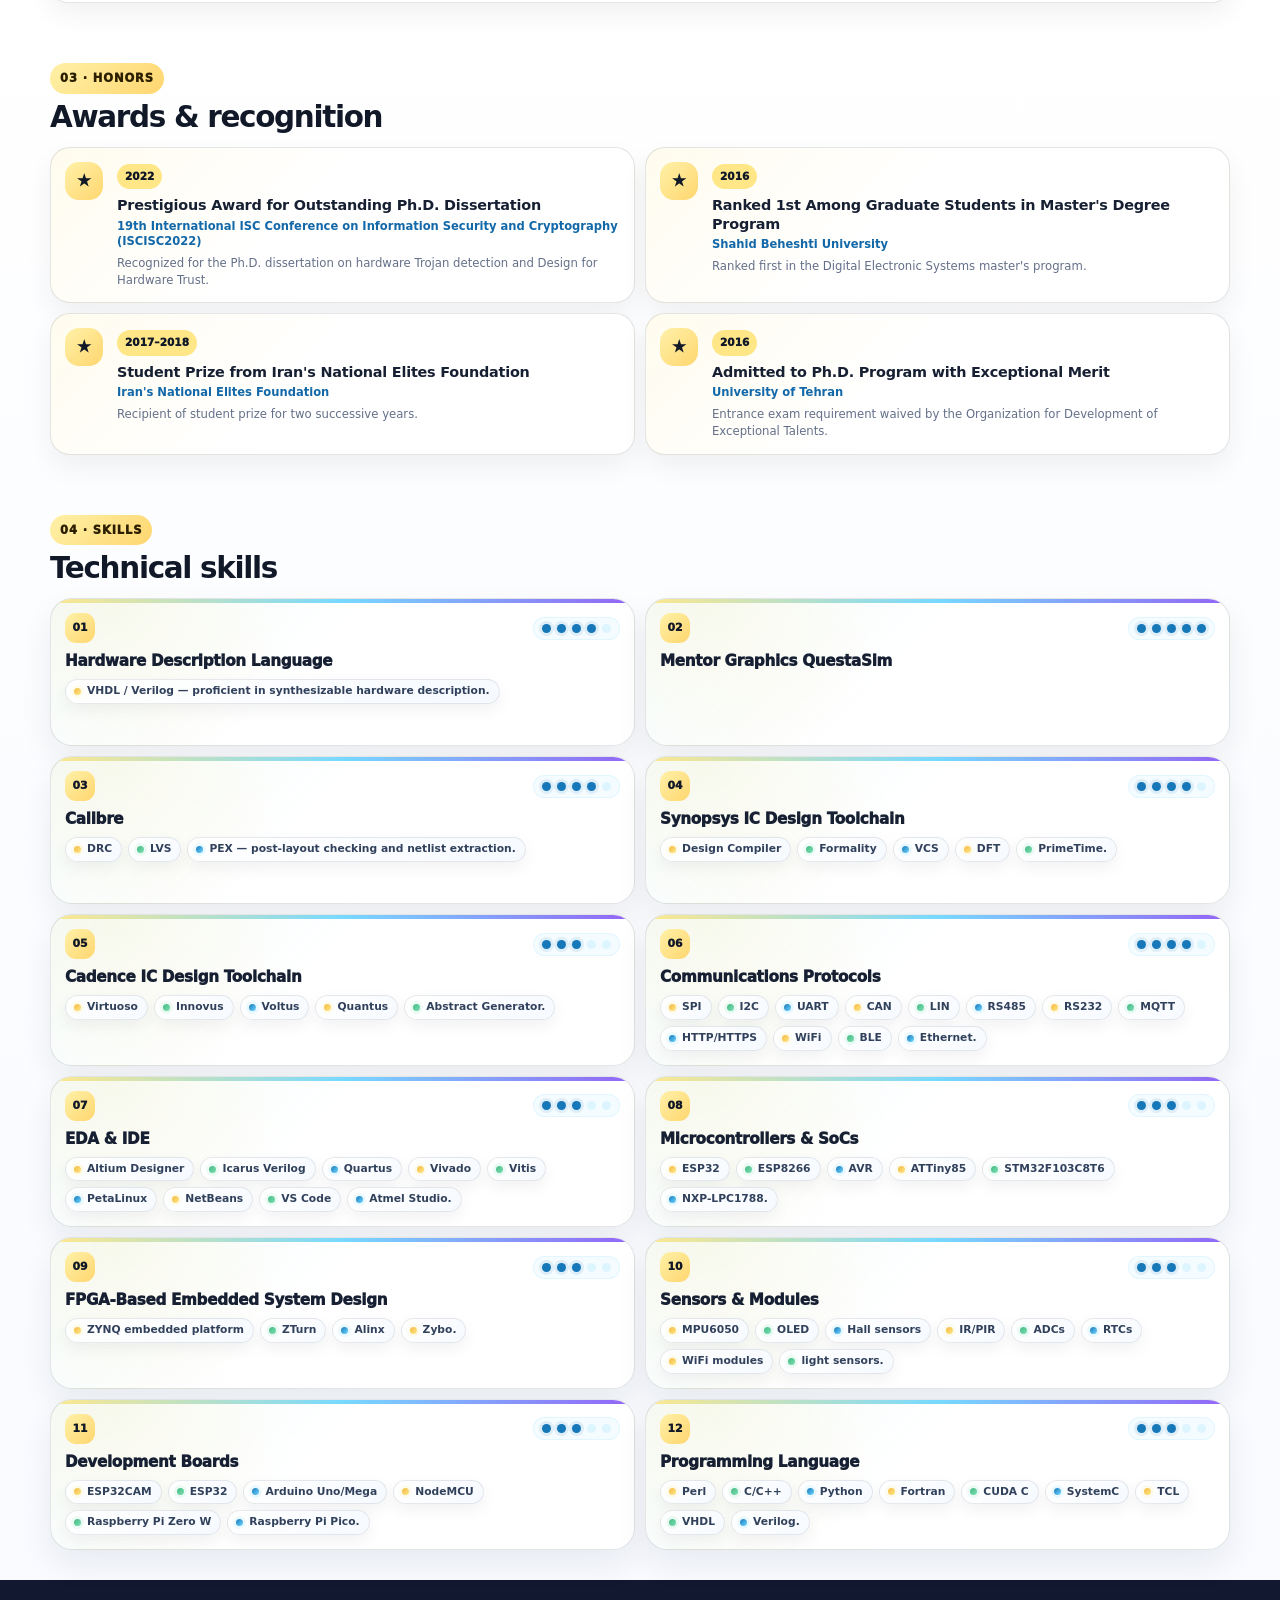
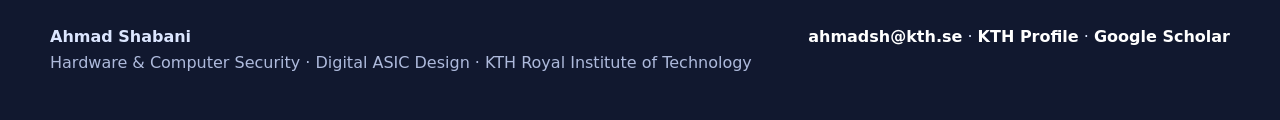
==== commit c4575732: "Add files via upload" ====
--- a/awards.html
+++ b/awards.html
@@ -9,6 +9,6 @@
   <script>window.location.replace("career.html");</script>
 </head>
 <body>
-  <p>Redirecting to <a href="career.html">Career</a>…</p>
+  <p>Redirecting to <a href="career.html">career.html</a>…</p>
 </body>
 </html>
